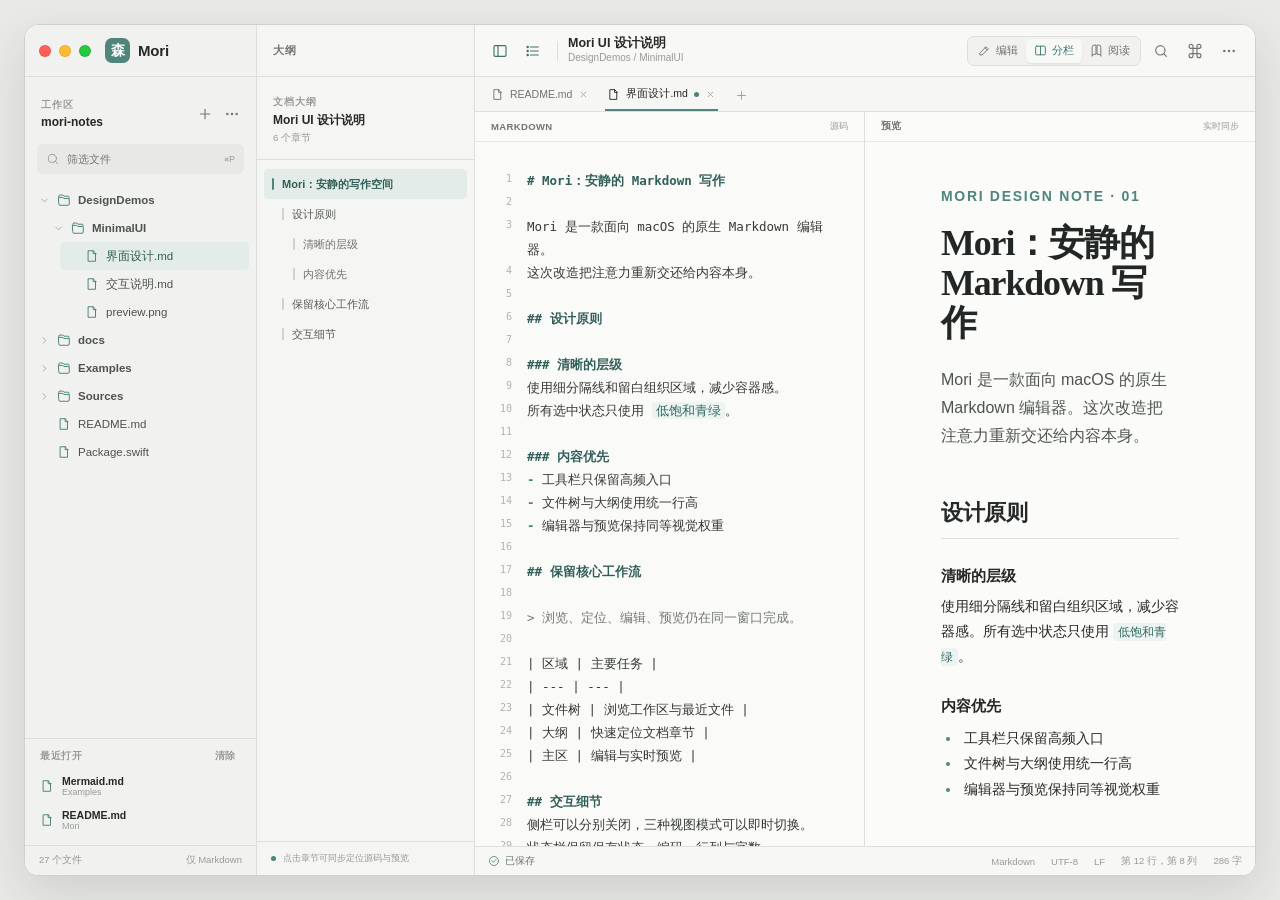
==== DesignDemos/MinimalUI/index.html @ fe277feb "feat: redesign main workspace UI" ====
<!doctype html>
<html lang="zh-CN">
<head>
  <meta charset="utf-8">
  <meta name="viewport" content="width=device-width, initial-scale=1">
  <title>Mori Minimal UI Demo</title>
  <link rel="stylesheet" href="styles.css">
</head>
<body>
  <svg class="symbol-sprite" aria-hidden="true">
    <symbol id="i-sidebar" viewBox="0 0 24 24"><rect x="3" y="4" width="18" height="16" rx="2"/><path d="M9 4v16"/></symbol>
    <symbol id="i-outline" viewBox="0 0 24 24"><path d="M8 6h12M8 12h12M8 18h12"/><circle cx="4" cy="6" r="1"/><circle cx="4" cy="12" r="1"/><circle cx="4" cy="18" r="1"/></symbol>
    <symbol id="i-search" viewBox="0 0 24 24"><circle cx="11" cy="11" r="7"/><path d="m20 20-4-4"/></symbol>
    <symbol id="i-plus" viewBox="0 0 24 24"><path d="M12 5v14M5 12h14"/></symbol>
    <symbol id="i-more" viewBox="0 0 24 24"><circle cx="5" cy="12" r="1"/><circle cx="12" cy="12" r="1"/><circle cx="19" cy="12" r="1"/></symbol>
    <symbol id="i-folder" viewBox="0 0 24 24"><path d="M3 7.5h7l2 2h9v9.5a2 2 0 0 1-2 2H5a2 2 0 0 1-2-2z"/><path d="M3 7.5v-2A2 2 0 0 1 5 3.5h5l2 2h7a2 2 0 0 1 2 2"/></symbol>
    <symbol id="i-file" viewBox="0 0 24 24"><path d="M6 3h8l4 4v14H6z"/><path d="M14 3v5h5"/></symbol>
    <symbol id="i-chevron" viewBox="0 0 24 24"><path d="m9 6 6 6-6 6"/></symbol>
    <symbol id="i-close" viewBox="0 0 24 24"><path d="m7 7 10 10M17 7 7 17"/></symbol>
    <symbol id="i-check" viewBox="0 0 24 24"><circle cx="12" cy="12" r="9"/><path d="m8 12 2.5 2.5L16 9"/></symbol>
    <symbol id="i-edit" viewBox="0 0 24 24"><path d="M4 20h4l11-11-4-4L4 16z"/><path d="m13 7 4 4"/></symbol>
    <symbol id="i-split" viewBox="0 0 24 24"><rect x="3" y="4" width="18" height="16" rx="2"/><path d="M12 4v16"/></symbol>
    <symbol id="i-reader" viewBox="0 0 24 24"><path d="M4 5.5A3.5 3.5 0 0 1 7.5 2H11v17H7.5A3.5 3.5 0 0 0 4 22zM20 5.5A3.5 3.5 0 0 0 16.5 2H13v17h3.5A3.5 3.5 0 0 1 20 22z"/></symbol>
    <symbol id="i-command" viewBox="0 0 24 24"><path d="M9 7V5a3 3 0 1 0-3 3h12a3 3 0 1 0-3-3v14a3 3 0 1 0 3-3H6a3 3 0 1 0 3 3z"/></symbol>
  </svg>

  <main class="demo-stage">
    <section class="mori-window" id="mori-window" aria-label="Mori 简约界面原型">
      <header class="titlebar titlebar-files">
        <div class="traffic-lights" aria-label="窗口控制">
          <span class="traffic close"></span><span class="traffic minimize"></span><span class="traffic zoom"></span>
        </div>
        <div class="brand" aria-label="Mori">
          <span class="brand-mark">森</span>
          <span>Mori</span>
        </div>
      </header>

      <header class="titlebar titlebar-outline">
        <span class="panel-name">大纲</span>
      </header>

      <header class="titlebar titlebar-main">
        <div class="toolbar-left">
          <button class="icon-button is-active" id="toggle-files" type="button" aria-label="显示或隐藏文件树" aria-pressed="true">
            <svg><use href="#i-sidebar"/></svg>
          </button>
          <button class="icon-button is-active" id="toggle-outline" type="button" aria-label="显示或隐藏文档大纲" aria-pressed="true">
            <svg><use href="#i-outline"/></svg>
          </button>
          <span class="toolbar-divider"></span>
          <div class="document-identity">
            <strong>Mori UI 设计说明</strong>
            <span>DesignDemos / MinimalUI</span>
          </div>
        </div>

        <div class="toolbar-actions">
          <div class="view-switcher" role="group" aria-label="阅读视图">
            <button type="button" data-mode="edit" aria-pressed="false"><svg><use href="#i-edit"/></svg><span>编辑</span></button>
            <button class="is-selected" type="button" data-mode="split" aria-pressed="true"><svg><use href="#i-split"/></svg><span>分栏</span></button>
            <button type="button" data-mode="reader" aria-pressed="false"><svg><use href="#i-reader"/></svg><span>阅读</span></button>
          </div>
          <button class="icon-button" type="button" aria-label="快速打开"><svg><use href="#i-search"/></svg></button>
          <button class="icon-button" type="button" aria-label="命令面板"><svg><use href="#i-command"/></svg></button>
          <button class="icon-button" type="button" aria-label="更多操作"><svg><use href="#i-more"/></svg></button>
        </div>
      </header>

      <aside class="file-panel">
        <div class="panel-toolbar">
          <div>
            <span class="eyebrow">工作区</span>
            <strong>mori-notes</strong>
          </div>
          <div class="inline-actions">
            <button class="icon-button" type="button" aria-label="新建文件"><svg><use href="#i-plus"/></svg></button>
            <button class="icon-button" type="button" aria-label="工作区菜单"><svg><use href="#i-more"/></svg></button>
          </div>
        </div>

        <label class="search-field">
          <svg><use href="#i-search"/></svg>
          <input type="search" placeholder="筛选文件" aria-label="筛选文件">
          <kbd>⌘P</kbd>
        </label>

        <nav class="file-tree" aria-label="文件树">
          <button class="tree-row folder-row" type="button" data-folder="design">
            <svg class="disclosure is-open"><use href="#i-chevron"/></svg><svg><use href="#i-folder"/></svg><span>DesignDemos</span>
          </button>
          <div class="tree-children is-open" data-children="design">
            <button class="tree-row folder-row" type="button" data-folder="minimal">
              <svg class="disclosure is-open"><use href="#i-chevron"/></svg><svg><use href="#i-folder"/></svg><span>MinimalUI</span>
            </button>
            <div class="tree-children is-open" data-children="minimal">
              <button class="tree-row file-row is-selected" type="button"><span class="tree-spacer"></span><svg><use href="#i-file"/></svg><span>界面设计.md</span></button>
              <button class="tree-row file-row" type="button"><span class="tree-spacer"></span><svg><use href="#i-file"/></svg><span>交互说明.md</span></button>
              <button class="tree-row file-row" type="button"><span class="tree-spacer"></span><svg><use href="#i-file"/></svg><span>preview.png</span></button>
            </div>
          </div>
          <button class="tree-row folder-row" type="button" data-folder="docs">
            <svg class="disclosure"><use href="#i-chevron"/></svg><svg><use href="#i-folder"/></svg><span>docs</span>
          </button>
          <button class="tree-row folder-row" type="button" data-folder="examples">
            <svg class="disclosure"><use href="#i-chevron"/></svg><svg><use href="#i-folder"/></svg><span>Examples</span>
          </button>
          <button class="tree-row folder-row" type="button" data-folder="sources">
            <svg class="disclosure"><use href="#i-chevron"/></svg><svg><use href="#i-folder"/></svg><span>Sources</span>
          </button>
          <button class="tree-row file-row" type="button"><span class="tree-spacer"></span><svg><use href="#i-file"/></svg><span>README.md</span></button>
          <button class="tree-row file-row" type="button"><span class="tree-spacer"></span><svg><use href="#i-file"/></svg><span>Package.swift</span></button>
        </nav>

        <div class="recent-files">
          <div class="section-heading"><span>最近打开</span><button type="button">清除</button></div>
          <button class="recent-row" type="button"><svg><use href="#i-file"/></svg><span><strong>Mermaid.md</strong><small>Examples</small></span></button>
          <button class="recent-row" type="button"><svg><use href="#i-file"/></svg><span><strong>README.md</strong><small>Mori</small></span></button>
        </div>

        <footer class="sidebar-status"><span>27 个文件</span><span>仅 Markdown</span></footer>
      </aside>

      <aside class="outline-panel">
        <div class="outline-document">
          <span class="eyebrow">文档大纲</span>
          <strong>Mori UI 设计说明</strong>
          <small>6 个章节</small>
        </div>
        <nav class="outline-list" aria-label="文档章节">
          <button class="outline-row level-1 is-selected" type="button" data-target="intro"><span></span>Mori：安静的写作空间</button>
          <button class="outline-row level-2" type="button" data-target="principles"><span></span>设计原则</button>
          <button class="outline-row level-3" type="button" data-target="hierarchy"><span></span>清晰的层级</button>
          <button class="outline-row level-3" type="button" data-target="focus"><span></span>内容优先</button>
          <button class="outline-row level-2" type="button" data-target="workflow"><span></span>保留核心工作流</button>
          <button class="outline-row level-2" type="button" data-target="details"><span></span>交互细节</button>
        </nav>
        <div class="outline-note"><span class="accent-dot"></span>点击章节可同步定位源码与预览</div>
      </aside>

      <section class="main-panel">
        <nav class="tabbar" aria-label="打开的文档">
          <button class="tab" type="button"><svg><use href="#i-file"/></svg><span>README.md</span><svg class="tab-close"><use href="#i-close"/></svg></button>
          <button class="tab is-selected" type="button"><svg><use href="#i-file"/></svg><span>界面设计.md</span><span class="dirty-dot"></span><svg class="tab-close"><use href="#i-close"/></svg></button>
          <button class="new-tab" type="button" aria-label="新建标签"><svg><use href="#i-plus"/></svg></button>
        </nav>

        <div class="writing-area" id="writing-area">
          <section class="editor-pane" aria-label="Markdown 源码编辑器">
            <div class="pane-heading"><span>Markdown</span><small>源码</small></div>
            <div class="source-scroll sync-scroll" id="source-scroll">
              <div class="source-code" spellcheck="false" contenteditable="true" aria-label="可编辑 Markdown 示例">
                <div data-section="intro"><span class="line-number">1</span><span class="syntax-heading"># Mori：安静的 Markdown 写作</span></div>
                <div><span class="line-number">2</span><span></span></div>
                <div><span class="line-number">3</span><span>Mori 是一款面向 macOS 的原生 Markdown 编辑器。</span></div>
                <div><span class="line-number">4</span><span>这次改造把注意力重新交还给内容本身。</span></div>
                <div><span class="line-number">5</span><span></span></div>
                <div data-section="principles"><span class="line-number">6</span><span class="syntax-heading">## 设计原则</span></div>
                <div><span class="line-number">7</span><span></span></div>
                <div data-section="hierarchy"><span class="line-number">8</span><span class="syntax-heading">### 清晰的层级</span></div>
                <div><span class="line-number">9</span><span>使用细分隔线和留白组织区域，减少容器感。</span></div>
                <div><span class="line-number">10</span><span>所有选中状态只使用 <span class="syntax-code">低饱和青绿</span>。</span></div>
                <div><span class="line-number">11</span><span></span></div>
                <div data-section="focus"><span class="line-number">12</span><span class="syntax-heading">### 内容优先</span></div>
                <div><span class="line-number">13</span><span><span class="syntax-list">-</span> 工具栏只保留高频入口</span></div>
                <div><span class="line-number">14</span><span><span class="syntax-list">-</span> 文件树与大纲使用统一行高</span></div>
                <div><span class="line-number">15</span><span><span class="syntax-list">-</span> 编辑器与预览保持同等视觉权重</span></div>
                <div><span class="line-number">16</span><span></span></div>
                <div data-section="workflow"><span class="line-number">17</span><span class="syntax-heading">## 保留核心工作流</span></div>
                <div><span class="line-number">18</span><span></span></div>
                <div><span class="line-number">19</span><span class="syntax-quote">&gt; 浏览、定位、编辑、预览仍在同一窗口完成。</span></div>
                <div><span class="line-number">20</span><span></span></div>
                <div><span class="line-number">21</span><span>| 区域 | 主要任务 |</span></div>
                <div><span class="line-number">22</span><span>| --- | --- |</span></div>
                <div><span class="line-number">23</span><span>| 文件树 | 浏览工作区与最近文件 |</span></div>
                <div><span class="line-number">24</span><span>| 大纲 | 快速定位文档章节 |</span></div>
                <div><span class="line-number">25</span><span>| 主区 | 编辑与实时预览 |</span></div>
                <div><span class="line-number">26</span><span></span></div>
                <div data-section="details"><span class="line-number">27</span><span class="syntax-heading">## 交互细节</span></div>
                <div><span class="line-number">28</span><span>侧栏可以分别关闭，三种视图模式可以即时切换。</span></div>
                <div><span class="line-number">29</span><span>状态栏保留保存状态、编码、行列与字数。</span></div>
                <div><span class="line-number">30</span><span></span></div>
              </div>
            </div>
          </section>

          <section class="preview-pane" aria-label="格式化预览">
            <div class="pane-heading"><span>预览</span><small>实时同步</small></div>
            <article class="preview-scroll sync-scroll" id="preview-scroll">
              <section data-section="intro">
                <p class="document-kicker">MORI DESIGN NOTE · 01</p>
                <h1>Mori：安静的<br>Markdown 写作</h1>
                <p class="lead">Mori 是一款面向 macOS 的原生 Markdown 编辑器。这次改造把注意力重新交还给内容本身。</p>
              </section>
              <section data-section="principles">
                <h2>设计原则</h2>
                <div data-section="hierarchy">
                  <h3>清晰的层级</h3>
                  <p>使用细分隔线和留白组织区域，减少容器感。所有选中状态只使用 <code>低饱和青绿</code>。</p>
                </div>
                <div data-section="focus">
                  <h3>内容优先</h3>
                  <ul><li>工具栏只保留高频入口</li><li>文件树与大纲使用统一行高</li><li>编辑器与预览保持同等视觉权重</li></ul>
                </div>
              </section>
              <section data-section="workflow">
                <h2>保留核心工作流</h2>
                <blockquote>浏览、定位、编辑、预览仍在同一窗口完成。</blockquote>
                <table><thead><tr><th>区域</th><th>主要任务</th></tr></thead><tbody><tr><td>文件树</td><td>浏览工作区与最近文件</td></tr><tr><td>大纲</td><td>快速定位文档章节</td></tr><tr><td>主区</td><td>编辑与实时预览</td></tr></tbody></table>
              </section>
              <section data-section="details">
                <h2>交互细节</h2>
                <p>侧栏可以分别关闭，三种视图模式可以即时切换。状态栏保留保存状态、编码、行列与字数。</p>
              </section>
            </article>
          </section>
        </div>

        <footer class="statusbar">
          <span class="save-state"><svg><use href="#i-check"/></svg>已保存</span>
          <span class="status-spacer"></span>
          <span>Markdown</span><span>UTF-8</span><span>LF</span><span>第 12 行，第 8 列</span><span>286 字</span>
        </footer>
      </section>
    </section>
  </main>
  <script src="app.js"></script>
</body>
</html>
---- DesignDemos/MinimalUI/styles.css ----
:root {
  color-scheme: light;
  --stage: #e9eae8;
  --window: #f8f8f7;
  --sidebar: #f1f2f0;
  --outline: #f5f5f3;
  --content: #fbfbfa;
  --text: #252927;
  --secondary: #6f7572;
  --tertiary: #969b98;
  --line: #dedfdd;
  --line-soft: #e8e9e7;
  --accent: #4f857b;
  --accent-strong: #3e756b;
  --accent-soft: #e3ece9;
  --accent-faint: #edf3f1;
  --files-width: 232px;
  --outline-width: 218px;
  --radius: 14px;
  font-family: -apple-system, BlinkMacSystemFont, "SF Pro Text", "PingFang SC", sans-serif;
}

* { box-sizing: border-box; }

html, body { min-width: 1080px; min-height: 720px; margin: 0; }

body {
  color: var(--text);
  background: var(--stage);
  overflow: hidden;
}

button, input { font: inherit; color: inherit; }
button { border: 0; background: none; }
button:focus-visible, input:focus-visible, [contenteditable="true"]:focus-visible {
  outline: 2px solid color-mix(in srgb, var(--accent) 68%, transparent);
  outline-offset: -2px;
}

svg { width: 16px; height: 16px; fill: none; stroke: currentColor; stroke-width: 1.7; stroke-linecap: round; stroke-linejoin: round; }
.symbol-sprite { position: absolute; width: 0; height: 0; overflow: hidden; }

.demo-stage {
  width: 100vw;
  height: 100vh;
  padding: 24px;
  display: grid;
  place-items: center;
}

.mori-window {
  position: relative;
  display: grid;
  grid-template-columns: var(--files-width) var(--outline-width) minmax(600px, 1fr);
  grid-template-rows: 52px minmax(0, 1fr);
  width: min(1480px, 100%);
  height: min(920px, 100%);
  min-height: 680px;
  overflow: hidden;
  background: var(--window);
  border: 1px solid #cfd1ce;
  border-radius: var(--radius);
  box-shadow: 0 18px 48px rgba(33, 38, 35, 0.13);
}

.titlebar {
  display: flex;
  align-items: center;
  min-width: 0;
  border-bottom: 1px solid var(--line);
  background: var(--window);
}

.titlebar-files { grid-column: 1; grid-row: 1; padding: 0 14px; gap: 14px; border-right: 1px solid var(--line); background: var(--sidebar); }
.titlebar-outline { grid-column: 2; grid-row: 1; padding: 0 16px; border-right: 1px solid var(--line); background: var(--outline); }
.titlebar-main { grid-column: 3; grid-row: 1; justify-content: space-between; padding: 0 12px 0 10px; gap: 16px; }

.traffic-lights { display: flex; gap: 8px; }
.traffic { width: 12px; height: 12px; border-radius: 50%; border: 0.5px solid rgba(0, 0, 0, 0.09); }
.traffic.close { background: #ff5f57; }
.traffic.minimize { background: #febc2e; }
.traffic.zoom { background: #28c840; }

.brand { display: flex; align-items: center; gap: 8px; font-size: 15px; font-weight: 650; letter-spacing: -0.2px; }
.brand-mark { display: grid; place-items: center; width: 25px; height: 25px; border-radius: 7px; color: white; background: var(--accent); font-family: "Songti SC", serif; font-size: 14px; font-weight: 600; }
.panel-name { color: var(--secondary); font-size: 11px; font-weight: 600; letter-spacing: 0.06em; }

.toolbar-left, .toolbar-actions, .inline-actions { display: flex; align-items: center; }
.toolbar-left { min-width: 0; gap: 4px; }
.toolbar-actions { flex-shrink: 0; gap: 5px; }
.toolbar-divider { width: 1px; height: 20px; margin: 0 6px; background: var(--line); }
.document-identity { display: grid; min-width: 0; line-height: 1.25; }
.document-identity strong { overflow: hidden; text-overflow: ellipsis; white-space: nowrap; font-size: 12.5px; font-weight: 600; }
.document-identity span { overflow: hidden; text-overflow: ellipsis; white-space: nowrap; color: var(--tertiary); font-size: 10px; }

.icon-button { display: grid; place-items: center; width: 29px; height: 29px; padding: 0; border-radius: 6px; color: var(--secondary); cursor: default; }
.icon-button:hover { background: rgba(37, 41, 39, 0.055); color: var(--text); }
.icon-button.is-active { color: var(--accent-strong); }

.view-switcher { display: flex; align-items: center; height: 30px; padding: 2px; border: 1px solid var(--line); border-radius: 7px; background: #f1f2f0; }
.view-switcher button { display: flex; align-items: center; gap: 5px; height: 24px; padding: 0 8px; border-radius: 5px; color: var(--secondary); font-size: 11px; cursor: default; }
.view-switcher button svg { width: 13px; height: 13px; }
.view-switcher button.is-selected { color: var(--accent-strong); background: var(--window); box-shadow: 0 1px 2px rgba(25, 30, 27, 0.08); }

.file-panel { grid-column: 1; grid-row: 2; display: flex; flex-direction: column; min-width: 0; min-height: 0; border-right: 1px solid var(--line); background: var(--sidebar); }
.outline-panel { grid-column: 2; grid-row: 2; display: flex; flex-direction: column; min-width: 0; min-height: 0; border-right: 1px solid var(--line); background: var(--outline); }
.main-panel { grid-column: 3; grid-row: 2; display: grid; grid-template-rows: 35px minmax(0, 1fr) 29px; min-width: 0; min-height: 0; background: var(--content); }

.panel-toolbar { display: flex; align-items: center; justify-content: space-between; min-height: 67px; padding: 14px 12px 8px 16px; }
.panel-toolbar > div:first-child, .outline-document { display: grid; gap: 3px; min-width: 0; }
.panel-toolbar strong, .outline-document strong { overflow: hidden; text-overflow: ellipsis; white-space: nowrap; font-size: 12px; font-weight: 600; }
.eyebrow { color: var(--tertiary); font-size: 9.5px; font-weight: 650; letter-spacing: 0.09em; text-transform: uppercase; }
.inline-actions { gap: 2px; }
.inline-actions .icon-button { width: 25px; height: 25px; }

.search-field { display: flex; align-items: center; gap: 7px; height: 30px; margin: 0 12px 10px; padding: 0 8px; border: 1px solid transparent; border-radius: 6px; background: rgba(37, 41, 39, 0.045); color: var(--tertiary); }
.search-field:focus-within { border-color: color-mix(in srgb, var(--accent) 38%, var(--line)); background: var(--window); }
.search-field svg { width: 14px; height: 14px; }
.search-field input { min-width: 0; flex: 1; padding: 0; border: 0; outline: 0; background: transparent; font-size: 11px; }
.search-field kbd { font-family: inherit; font-size: 9px; color: var(--tertiary); }

.file-tree { min-height: 0; flex: 1; overflow: auto; padding: 2px 7px 10px; }
.tree-row { display: flex; align-items: center; width: 100%; height: 28px; padding: 0 7px; gap: 7px; border-radius: 5px; color: #4d5350; font-size: 11.5px; text-align: left; white-space: nowrap; cursor: default; }
.tree-row:hover { background: rgba(37, 41, 39, 0.045); }
.tree-row.is-selected { color: #315e56; background: var(--accent-soft); }
.tree-row > svg:not(.disclosure) { width: 14px; height: 14px; color: var(--accent); }
.tree-row span:last-child { overflow: hidden; text-overflow: ellipsis; }
.tree-row.folder-row { font-weight: 550; }
.disclosure { width: 11px; height: 11px; color: var(--tertiary); transition: transform 120ms ease; }
.disclosure.is-open { transform: rotate(90deg); }
.tree-spacer { display: inline-block; width: 11px; flex: 0 0 11px; }
.tree-children { display: none; padding-left: 14px; }
.tree-children.is-open { display: block; }

.recent-files { flex: 0 0 auto; padding: 10px 7px 8px; border-top: 1px solid var(--line); }
.section-heading { display: flex; align-items: center; justify-content: space-between; padding: 0 8px 5px; color: var(--tertiary); font-size: 9.5px; font-weight: 650; letter-spacing: 0.07em; }
.section-heading button { color: var(--tertiary); font-size: 9.5px; cursor: default; }
.recent-row { display: flex; align-items: center; gap: 8px; width: 100%; padding: 6px 8px; border-radius: 5px; text-align: left; cursor: default; }
.recent-row:hover { background: rgba(37, 41, 39, 0.045); }
.recent-row > svg { width: 14px; height: 14px; color: var(--accent); }
.recent-row > span { display: grid; min-width: 0; }
.recent-row strong { overflow: hidden; text-overflow: ellipsis; white-space: nowrap; font-size: 10.5px; font-weight: 550; }
.recent-row small { color: var(--tertiary); font-size: 9px; }
.sidebar-status { display: flex; justify-content: space-between; padding: 8px 14px; border-top: 1px solid var(--line); color: var(--tertiary); font-size: 9.5px; }

.outline-document { padding: 19px 16px 14px; border-bottom: 1px solid var(--line); }
.outline-document small { color: var(--tertiary); font-size: 9.5px; }
.outline-list { flex: 1; min-height: 0; overflow: auto; padding: 9px 7px; }
.outline-row { position: relative; display: flex; align-items: center; width: 100%; min-height: 30px; padding: 6px 8px; gap: 8px; border-radius: 5px; color: #555b58; font-size: 11px; line-height: 1.35; text-align: left; cursor: default; }
.outline-row:hover { background: rgba(37, 41, 39, 0.04); }
.outline-row > span { width: 2px; height: 12px; flex: 0 0 2px; border-radius: 2px; background: #cfd2cf; }
.outline-row.level-1 { font-weight: 600; }
.outline-row.level-2 { padding-left: 18px; }
.outline-row.level-3 { padding-left: 29px; color: var(--secondary); }
.outline-row.is-selected { color: #315e56; background: var(--accent-soft); }
.outline-row.is-selected > span { background: var(--accent); }
.outline-note { display: flex; align-items: center; gap: 7px; padding: 10px 14px; border-top: 1px solid var(--line); color: var(--tertiary); font-size: 9px; }
.accent-dot { width: 5px; height: 5px; border-radius: 50%; background: var(--accent); }

.tabbar { display: flex; align-items: end; min-width: 0; overflow: hidden; padding: 0 7px; border-bottom: 1px solid var(--line); background: #f6f6f5; }
.tab { position: relative; display: flex; align-items: center; gap: 6px; max-width: 190px; height: 34px; padding: 0 9px; color: var(--secondary); font-size: 10.5px; cursor: default; }
.tab::after { content: ""; position: absolute; inset: auto 7px 0; height: 2px; background: transparent; }
.tab.is-selected { color: var(--text); }
.tab.is-selected::after { background: var(--accent); }
.tab > svg { width: 13px; height: 13px; }
.tab span:nth-child(2) { overflow: hidden; text-overflow: ellipsis; white-space: nowrap; }
.tab-close { width: 11px !important; height: 11px !important; color: var(--tertiary); }
.dirty-dot { width: 5px; height: 5px; flex: 0 0 5px; border-radius: 50%; background: var(--accent); }
.new-tab { display: grid; place-items: center; width: 30px; height: 31px; margin-left: 2px; color: var(--tertiary); cursor: default; }
.new-tab svg { width: 13px; height: 13px; }

.writing-area { display: grid; grid-template-columns: minmax(360px, 1fr) minmax(360px, 1fr); min-width: 0; min-height: 0; }
.editor-pane, .preview-pane { display: grid; grid-template-rows: 30px minmax(0, 1fr); min-width: 0; min-height: 0; }
.editor-pane { border-right: 1px solid var(--line); background: #fafaf9; }
.preview-pane { background: var(--content); }
.pane-heading { display: flex; align-items: center; justify-content: space-between; padding: 0 16px; border-bottom: 1px solid var(--line-soft); color: var(--secondary); font-size: 9.5px; font-weight: 600; letter-spacing: 0.04em; text-transform: uppercase; }
.pane-heading small { color: var(--tertiary); font-size: 9px; font-weight: 450; letter-spacing: 0; text-transform: none; }
.source-scroll, .preview-scroll { min-height: 0; overflow: auto; scroll-behavior: smooth; }

.source-code { min-height: 100%; padding: 28px 34px 60px 0; color: #353a37; font-family: "SFMono-Regular", Menlo, monospace; font-size: 12.5px; line-height: 1.82; caret-color: var(--accent); }
.source-code > div { display: grid; grid-template-columns: 52px minmax(0, 1fr); min-height: 23px; }
.line-number { padding-right: 15px; color: #b0b4b1; font-size: 10px; text-align: right; user-select: none; }
.syntax-heading { color: #315f58; font-weight: 600; }
.syntax-code { padding: 1px 4px; border-radius: 3px; background: var(--accent-faint); color: #326c62; }
.syntax-list { color: var(--accent); font-weight: 600; }
.syntax-quote { color: #727975; }

.preview-scroll { padding: 42px clamp(38px, 6vw, 76px) 80px; scroll-padding-top: 24px; }
.preview-scroll section { scroll-margin-top: 24px; }
.preview-scroll > section + section { margin-top: 48px; }
.document-kicker { margin: 0 0 18px; color: var(--accent); font-size: 9.5px; font-weight: 650; letter-spacing: 0.12em; }
.preview-scroll h1 { margin: 0 0 22px; color: #222624; font-family: "New York", "Songti SC", Georgia, serif; font-size: clamp(32px, 2.8vw, 44px); font-weight: 600; letter-spacing: -0.03em; line-height: 1.12; }
.preview-scroll h2 { margin: 0 0 22px; padding-bottom: 10px; border-bottom: 1px solid var(--line); font-size: 22px; font-weight: 620; letter-spacing: -0.02em; }
.preview-scroll h3 { margin: 28px 0 8px; font-size: 15px; font-weight: 620; }
.preview-scroll p, .preview-scroll li { font-size: 14px; line-height: 1.8; }
.preview-scroll p { margin: 0 0 14px; }
.preview-scroll .lead { max-width: 600px; color: #4e5551; font-size: 16px; line-height: 1.75; }
.preview-scroll ul { margin: 10px 0 0; padding-left: 20px; }
.preview-scroll li { padding-left: 3px; }
.preview-scroll li::marker { color: var(--accent); }
.preview-scroll code { padding: 2px 5px; border-radius: 4px; background: var(--accent-faint); color: #326c62; font-family: "SFMono-Regular", Menlo, monospace; font-size: 0.88em; }
.preview-scroll blockquote { margin: 4px 0 25px; padding: 4px 0 4px 16px; border-left: 2px solid var(--accent); color: #565d59; font-size: 14px; line-height: 1.7; }
.preview-scroll table { width: 100%; border-collapse: collapse; font-size: 12.5px; }
.preview-scroll th, .preview-scroll td { padding: 9px 7px; border-bottom: 1px solid var(--line); text-align: left; }
.preview-scroll th { color: var(--secondary); font-size: 10px; font-weight: 650; letter-spacing: 0.04em; }

.statusbar { display: flex; align-items: center; gap: 16px; min-width: 0; padding: 0 13px; border-top: 1px solid var(--line); background: #f7f7f6; color: var(--tertiary); font-size: 9.5px; }
.statusbar svg { width: 12px; height: 12px; color: var(--accent); }
.save-state { display: flex; align-items: center; gap: 5px; color: var(--secondary); }
.status-spacer { flex: 1; }

.mori-window.hide-files { --files-width: 0px; }
.mori-window.hide-outline { --outline-width: 0px; }
.mori-window.hide-files .titlebar-files, .mori-window.hide-files .file-panel,
.mori-window.hide-outline .titlebar-outline, .mori-window.hide-outline .outline-panel { visibility: hidden; }
.mori-window.mode-edit .writing-area { grid-template-columns: minmax(0, 1fr); }
.mori-window.mode-edit .preview-pane { display: none; }
.mori-window.mode-reader .writing-area { grid-template-columns: minmax(0, 1fr); }
.mori-window.mode-reader .editor-pane { display: none; }
.mori-window.mode-reader .preview-scroll { padding-inline: max(80px, calc((100% - 760px) / 2)); }

@media (max-width: 1250px) {
  :root { --files-width: 205px; --outline-width: 190px; }
  .view-switcher button span { display: none; }
  .view-switcher button { padding-inline: 7px; }
  .document-identity span { display: none; }
  .preview-scroll { padding-inline: 35px; }
}

@media (prefers-reduced-motion: reduce) {
  * { scroll-behavior: auto !important; transition: none !important; }
}
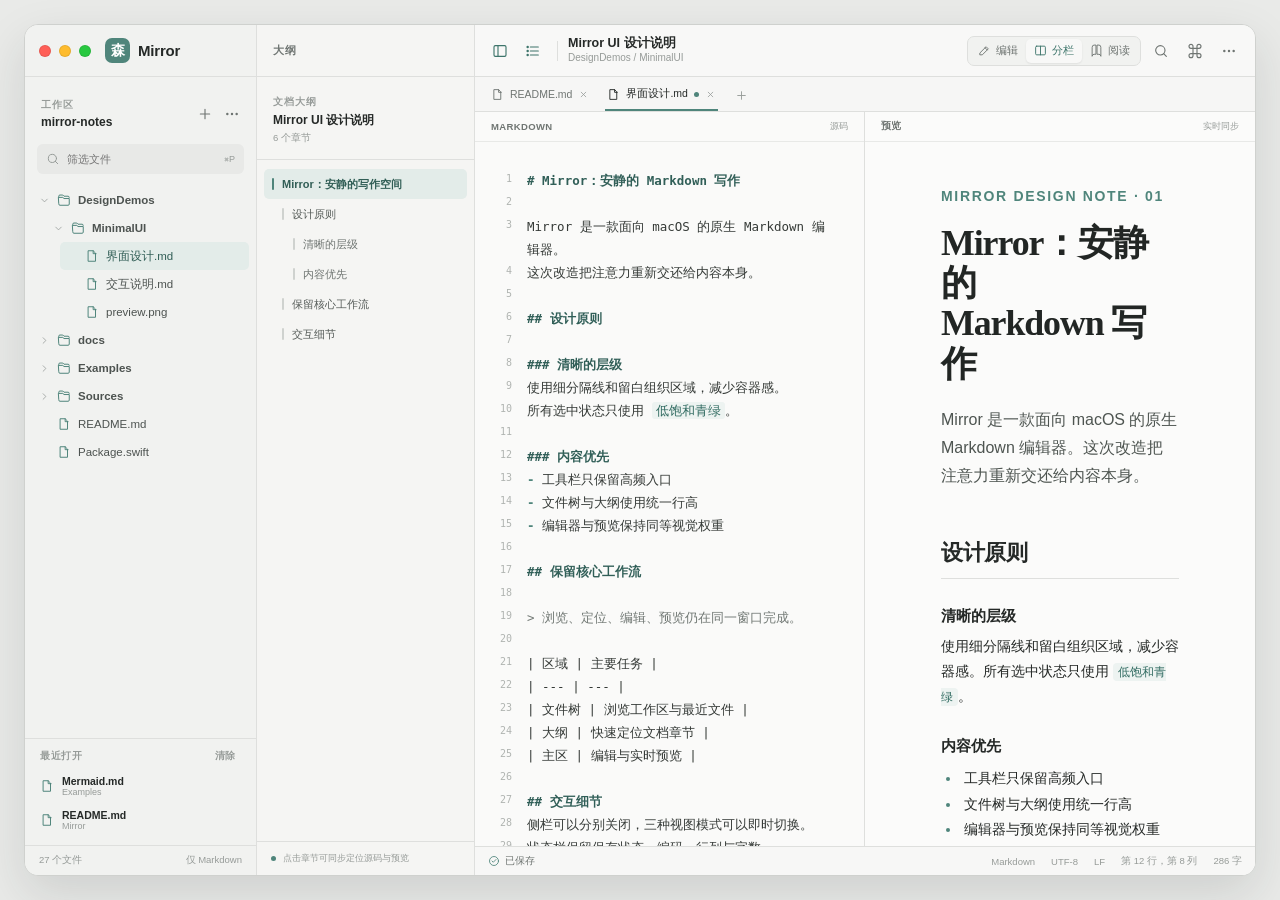
==== commit 134e5ff6: "Rename project to Mirror and refine reading experience" ====
--- a/DesignDemos/MinimalUI/index.html
+++ b/DesignDemos/MinimalUI/index.html
@@ -3,7 +3,7 @@
 <head>
   <meta charset="utf-8">
   <meta name="viewport" content="width=device-width, initial-scale=1">
-  <title>Mori Minimal UI Demo</title>
+  <title>Mirror Minimal UI Demo</title>
   <link rel="stylesheet" href="styles.css">
 </head>
 <body>
@@ -25,14 +25,14 @@
   </svg>
 
   <main class="demo-stage">
-    <section class="mori-window" id="mori-window" aria-label="Mori 简约界面原型">
+    <section class="mirror-window" id="mirror-window" aria-label="Mirror 简约界面原型">
       <header class="titlebar titlebar-files">
         <div class="traffic-lights" aria-label="窗口控制">
           <span class="traffic close"></span><span class="traffic minimize"></span><span class="traffic zoom"></span>
         </div>
-        <div class="brand" aria-label="Mori">
+        <div class="brand" aria-label="Mirror">
           <span class="brand-mark">森</span>
-          <span>Mori</span>
+          <span>Mirror</span>
         </div>
       </header>
 
@@ -50,7 +50,7 @@
           </button>
           <span class="toolbar-divider"></span>
           <div class="document-identity">
-            <strong>Mori UI 设计说明</strong>
+            <strong>Mirror UI 设计说明</strong>
             <span>DesignDemos / MinimalUI</span>
           </div>
         </div>
@@ -71,7 +71,7 @@
         <div class="panel-toolbar">
           <div>
             <span class="eyebrow">工作区</span>
-            <strong>mori-notes</strong>
+            <strong>mirror-notes</strong>
           </div>
           <div class="inline-actions">
             <button class="icon-button" type="button" aria-label="新建文件"><svg><use href="#i-plus"/></svg></button>
@@ -115,7 +115,7 @@
         <div class="recent-files">
           <div class="section-heading"><span>最近打开</span><button type="button">清除</button></div>
           <button class="recent-row" type="button"><svg><use href="#i-file"/></svg><span><strong>Mermaid.md</strong><small>Examples</small></span></button>
-          <button class="recent-row" type="button"><svg><use href="#i-file"/></svg><span><strong>README.md</strong><small>Mori</small></span></button>
+          <button class="recent-row" type="button"><svg><use href="#i-file"/></svg><span><strong>README.md</strong><small>Mirror</small></span></button>
         </div>
 
         <footer class="sidebar-status"><span>27 个文件</span><span>仅 Markdown</span></footer>
@@ -124,11 +124,11 @@
       <aside class="outline-panel">
         <div class="outline-document">
           <span class="eyebrow">文档大纲</span>
-          <strong>Mori UI 设计说明</strong>
+          <strong>Mirror UI 设计说明</strong>
           <small>6 个章节</small>
         </div>
         <nav class="outline-list" aria-label="文档章节">
-          <button class="outline-row level-1 is-selected" type="button" data-target="intro"><span></span>Mori：安静的写作空间</button>
+          <button class="outline-row level-1 is-selected" type="button" data-target="intro"><span></span>Mirror：安静的写作空间</button>
           <button class="outline-row level-2" type="button" data-target="principles"><span></span>设计原则</button>
           <button class="outline-row level-3" type="button" data-target="hierarchy"><span></span>清晰的层级</button>
           <button class="outline-row level-3" type="button" data-target="focus"><span></span>内容优先</button>
@@ -150,9 +150,9 @@
             <div class="pane-heading"><span>Markdown</span><small>源码</small></div>
             <div class="source-scroll sync-scroll" id="source-scroll">
               <div class="source-code" spellcheck="false" contenteditable="true" aria-label="可编辑 Markdown 示例">
-                <div data-section="intro"><span class="line-number">1</span><span class="syntax-heading"># Mori：安静的 Markdown 写作</span></div>
+                <div data-section="intro"><span class="line-number">1</span><span class="syntax-heading"># Mirror：安静的 Markdown 写作</span></div>
                 <div><span class="line-number">2</span><span></span></div>
-                <div><span class="line-number">3</span><span>Mori 是一款面向 macOS 的原生 Markdown 编辑器。</span></div>
+                <div><span class="line-number">3</span><span>Mirror 是一款面向 macOS 的原生 Markdown 编辑器。</span></div>
                 <div><span class="line-number">4</span><span>这次改造把注意力重新交还给内容本身。</span></div>
                 <div><span class="line-number">5</span><span></span></div>
                 <div data-section="principles"><span class="line-number">6</span><span class="syntax-heading">## 设计原则</span></div>
@@ -188,9 +188,9 @@
             <div class="pane-heading"><span>预览</span><small>实时同步</small></div>
             <article class="preview-scroll sync-scroll" id="preview-scroll">
               <section data-section="intro">
-                <p class="document-kicker">MORI DESIGN NOTE · 01</p>
-                <h1>Mori：安静的<br>Markdown 写作</h1>
-                <p class="lead">Mori 是一款面向 macOS 的原生 Markdown 编辑器。这次改造把注意力重新交还给内容本身。</p>
+                <p class="document-kicker">MIRROR DESIGN NOTE · 01</p>
+                <h1>Mirror：安静的<br>Markdown 写作</h1>
+                <p class="lead">Mirror 是一款面向 macOS 的原生 Markdown 编辑器。这次改造把注意力重新交还给内容本身。</p>
               </section>
               <section data-section="principles">
                 <h2>设计原则</h2>
--- a/DesignDemos/MinimalUI/styles.css
+++ b/DesignDemos/MinimalUI/styles.css
@@ -48,7 +48,7 @@
   place-items: center;
 }
 
-.mori-window {
+.mirror-window {
   position: relative;
   display: grid;
   grid-template-columns: var(--files-width) var(--outline-width) minmax(600px, 1fr);
@@ -209,15 +209,15 @@
 .save-state { display: flex; align-items: center; gap: 5px; color: var(--secondary); }
 .status-spacer { flex: 1; }
 
-.mori-window.hide-files { --files-width: 0px; }
-.mori-window.hide-outline { --outline-width: 0px; }
-.mori-window.hide-files .titlebar-files, .mori-window.hide-files .file-panel,
-.mori-window.hide-outline .titlebar-outline, .mori-window.hide-outline .outline-panel { visibility: hidden; }
-.mori-window.mode-edit .writing-area { grid-template-columns: minmax(0, 1fr); }
-.mori-window.mode-edit .preview-pane { display: none; }
-.mori-window.mode-reader .writing-area { grid-template-columns: minmax(0, 1fr); }
-.mori-window.mode-reader .editor-pane { display: none; }
-.mori-window.mode-reader .preview-scroll { padding-inline: max(80px, calc((100% - 760px) / 2)); }
+.mirror-window.hide-files { --files-width: 0px; }
+.mirror-window.hide-outline { --outline-width: 0px; }
+.mirror-window.hide-files .titlebar-files, .mirror-window.hide-files .file-panel,
+.mirror-window.hide-outline .titlebar-outline, .mirror-window.hide-outline .outline-panel { visibility: hidden; }
+.mirror-window.mode-edit .writing-area { grid-template-columns: minmax(0, 1fr); }
+.mirror-window.mode-edit .preview-pane { display: none; }
+.mirror-window.mode-reader .writing-area { grid-template-columns: minmax(0, 1fr); }
+.mirror-window.mode-reader .editor-pane { display: none; }
+.mirror-window.mode-reader .preview-scroll { padding-inline: max(80px, calc((100% - 760px) / 2)); }
 
 @media (max-width: 1250px) {
   :root { --files-width: 205px; --outline-width: 190px; }
